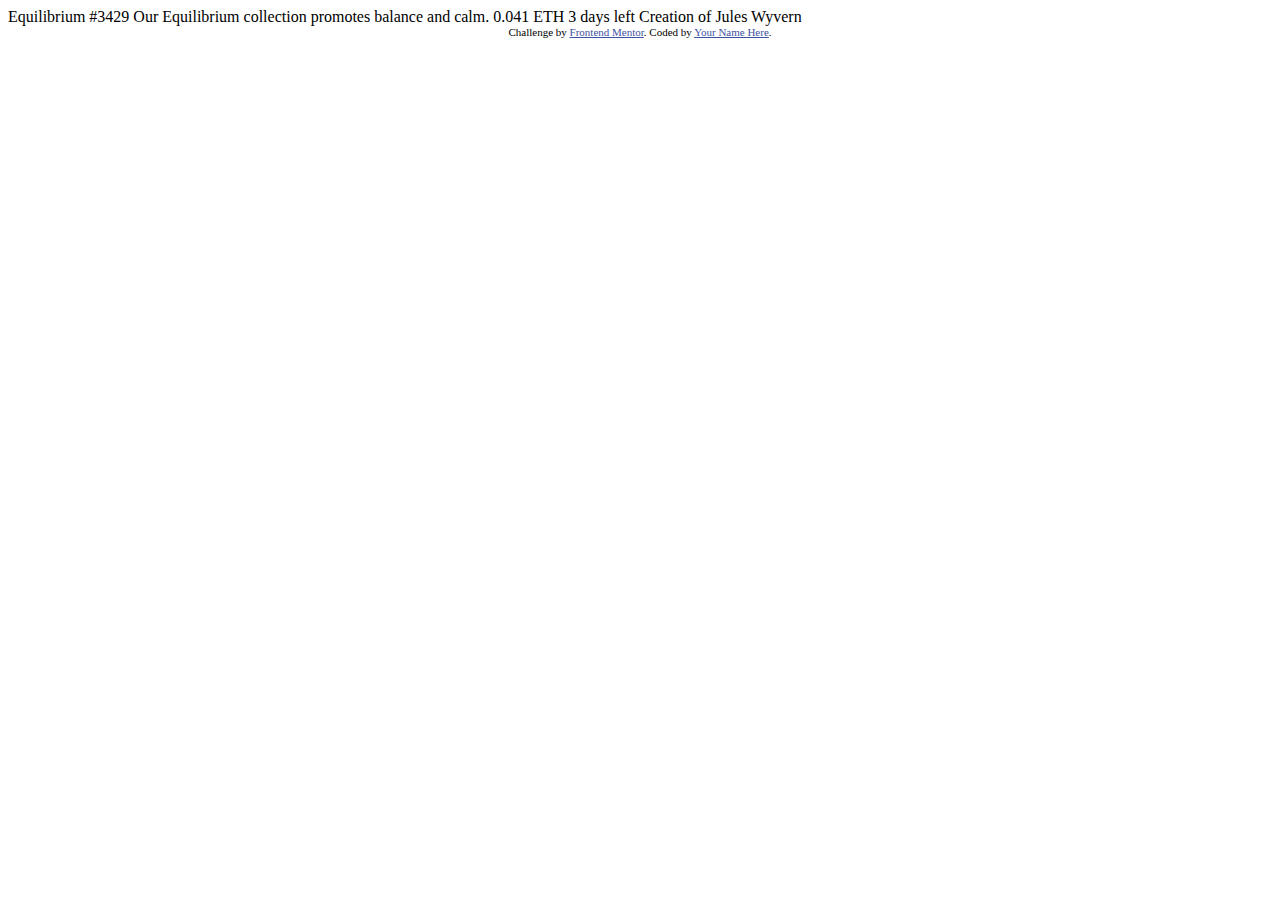
==== d2/nft-preview-card-component-main/index.html @ 5794bfd5 "d2" ====
<!DOCTYPE html>
<html lang="en">
<head>
  <meta charset="UTF-8">
  <meta name="viewport" content="width=device-width, initial-scale=1.0"> <!-- displays site properly based on user's device -->

  <link rel="icon" type="image/png" sizes="32x32" href="./images/favicon-32x32.png">
  
  <title>Frontend Mentor | NFT preview card component</title>

  <!-- Feel free to remove these styles or customise in your own stylesheet 👍 -->
  <style>
    .attribution { font-size: 11px; text-align: center; }
    .attribution a { color: hsl(228, 45%, 44%); }
  </style>
</head>
<body>

  Equilibrium #3429

  Our Equilibrium collection promotes balance and calm.

  0.041 ETH
  3 days left
  
  Creation of Jules Wyvern

  <div class="attribution">
    Challenge by <a href="https://www.frontendmentor.io?ref=challenge" target="_blank">Frontend Mentor</a>. 
    Coded by <a href="#">Your Name Here</a>.
  </div>
</body>
</html>
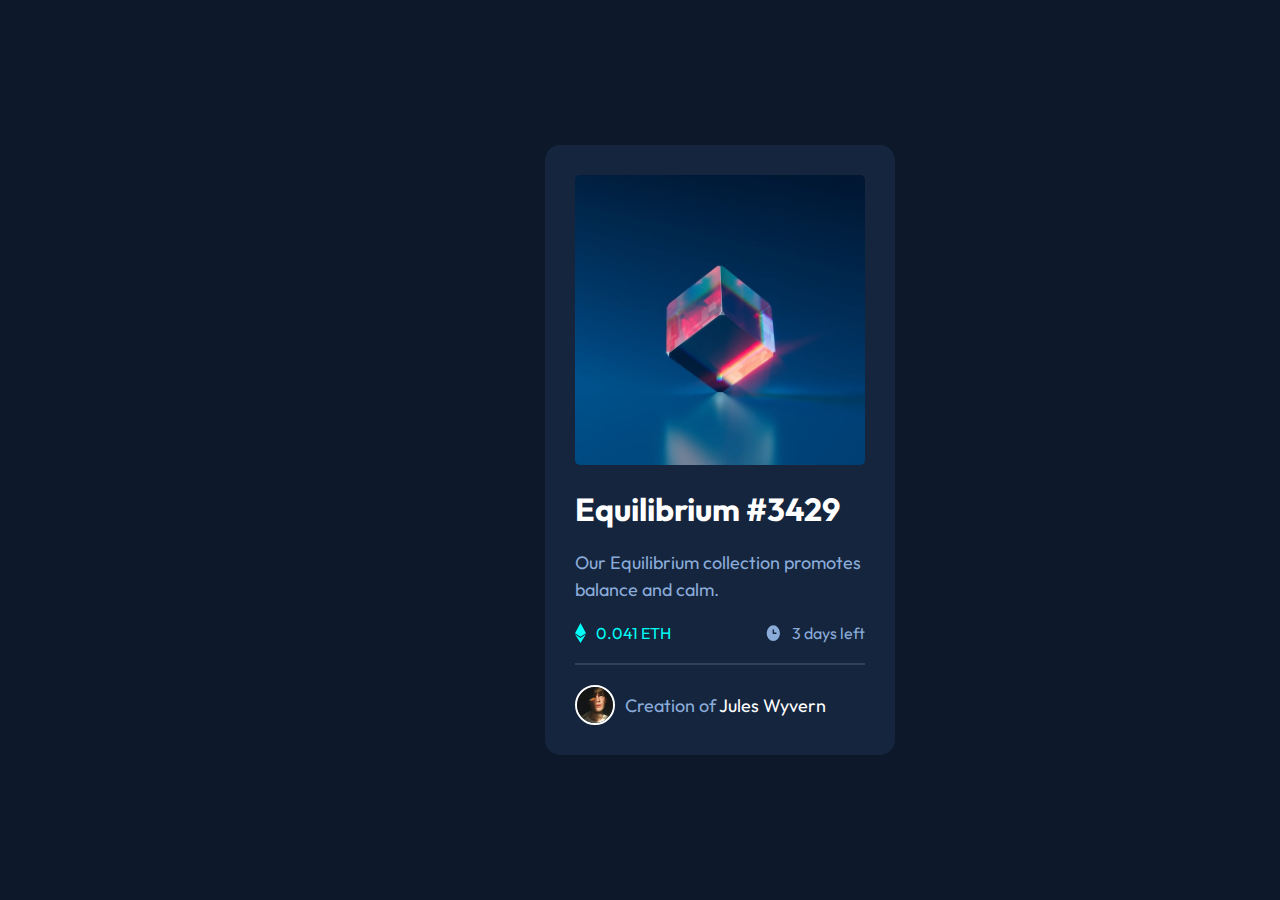
==== commit ac1e2a8d: "att" ====
--- a/d2/nft-preview-card-component-main/index.html
+++ b/d2/nft-preview-card-component-main/index.html
@@ -7,27 +7,45 @@
   <link rel="icon" type="image/png" sizes="32x32" href="./images/favicon-32x32.png">
   
   <title>Frontend Mentor | NFT preview card component</title>
-
+  <link rel="stylesheet" href="style.css">
   <!-- Feel free to remove these styles or customise in your own stylesheet 👍 -->
-  <style>
+  <!-- <style>
     .attribution { font-size: 11px; text-align: center; }
     .attribution a { color: hsl(228, 45%, 44%); }
-  </style>
+  </style> -->
 </head>
 <body>
 
-  Equilibrium #3429
+  <div class="container">
+      <div class="imagem">
+        <img src="images/image-equilibrium.jpg" alt="" class="mainimg">
+        <div class="over"></div>
+        <img src="images/icon-view.svg" alt="" class="view">
+      </div>
+    <div class="conteudo">
+      <h1>Equilibrium #3429</h1>
+      <p>Our Equilibrium collection promotes balance and calm.</p>
+      <div class="valores">
+        <div class="moeda">
+          <img src="images/icon-ethereum.svg" alt="">
+          <span >0.041 ETH</span>
+        </div>
+        <div class="relogio">
+          <img src="images/icon-clock.svg" alt="">
+          <span> 3 days left</span>
+        </div>
+      </div>
+      <div class="espaco"></div>
+      <div class="footer">
+        <img src="images/image-avatar.png" alt="">
+        <p>Creation of <strong>Jules Wyvern</strong></p>
+      </div>
+    </div>
+  </div>
 
-  Our Equilibrium collection promotes balance and calm.
-
-  0.041 ETH
-  3 days left
-  
-  Creation of Jules Wyvern
-
-  <div class="attribution">
+  <!-- <div class="attribution">
     Challenge by <a href="https://www.frontendmentor.io?ref=challenge" target="_blank">Frontend Mentor</a>. 
     Coded by <a href="#">Your Name Here</a>.
-  </div>
+  </div> -->
 </body>
 </html>--- a/d2/nft-preview-card-component-main/style.css
+++ b/d2/nft-preview-card-component-main/style.css
@@ -0,0 +1,128 @@
+@import url('https://fonts.googleapis.com/css2?family=Outfit:wght@300;400;600&display=swap');
+*{
+    box-sizing: border-box;
+}
+body{
+    margin: 0px;
+    padding: 0px;
+    background-color: hsl(217, 54%, 11%);
+    font-family: 'Outfit', sans-serif;
+    width: 1440px;
+    display: flex;
+    justify-content: center;
+    align-items: center;
+    min-height: 100vh;
+}
+
+h1,p{
+    margin: 0px;
+    padding: 0px;
+}
+
+p{
+    font-size: 18px;
+}
+
+.mainimg{
+    width: 100%;
+    border-radius: 5px;
+}
+
+hr{
+    border-color: hsl(215, 32%, 27%);
+}
+.container{
+    width: 350px;
+    background-color: hsl(216, 50%, 16%);
+    padding: 30px;
+    border-radius: 15px;
+    margin: 0 auto;
+    display: flex;
+    flex-direction: column;
+    gap: 20px;
+}
+
+.imagem{
+    position: relative;
+}
+.over{
+    background-color: hsl(178, 100%, 50%);
+    opacity: 40%;
+    position: absolute;
+    top: 0;
+    bottom: 2px;
+    left: 0;
+    right: 0;
+    border-radius: 10px;
+    display: none;
+
+
+}
+
+.view{
+    position: absolute;
+    top: 50%;
+    left: 50%;
+    transform: translate(-50%, -50%);
+    display: none;
+}
+
+.imagem:hover .over,
+.imagem:hover .view{
+    display: block;
+}
+
+.conteudo{
+    display: grid;
+    gap: 20px;
+}
+
+.conteudo h1{
+    color: white;
+}
+
+.conteudo p{
+    color: hsl(215, 51%, 70%);
+    line-height: 1.5;
+}
+
+.conteudo strong{
+    color: white;
+    font-weight: normal;
+}
+
+.valores{
+    display: flex;
+    justify-content: space-between;
+    align-items: center;
+}
+.moeda{
+    display: flex;
+    gap: 10px;
+    color: hsl(178, 100%, 50%);
+}
+.relogio{
+    display: flex;
+    gap: 10px;
+    color: hsl(215, 51%, 70%);
+}
+
+
+.espaco{
+    width: 100%;
+    height: 2px;
+    background-color: hsl(215, 32%, 27%)
+}
+
+.footer{
+    display: flex;
+    align-items: center;
+    gap: 10px;
+}
+
+.footer img{
+    height: 40px;
+    width: 40px;
+    border: 2px solid white;
+    border-radius: 50%;
+}